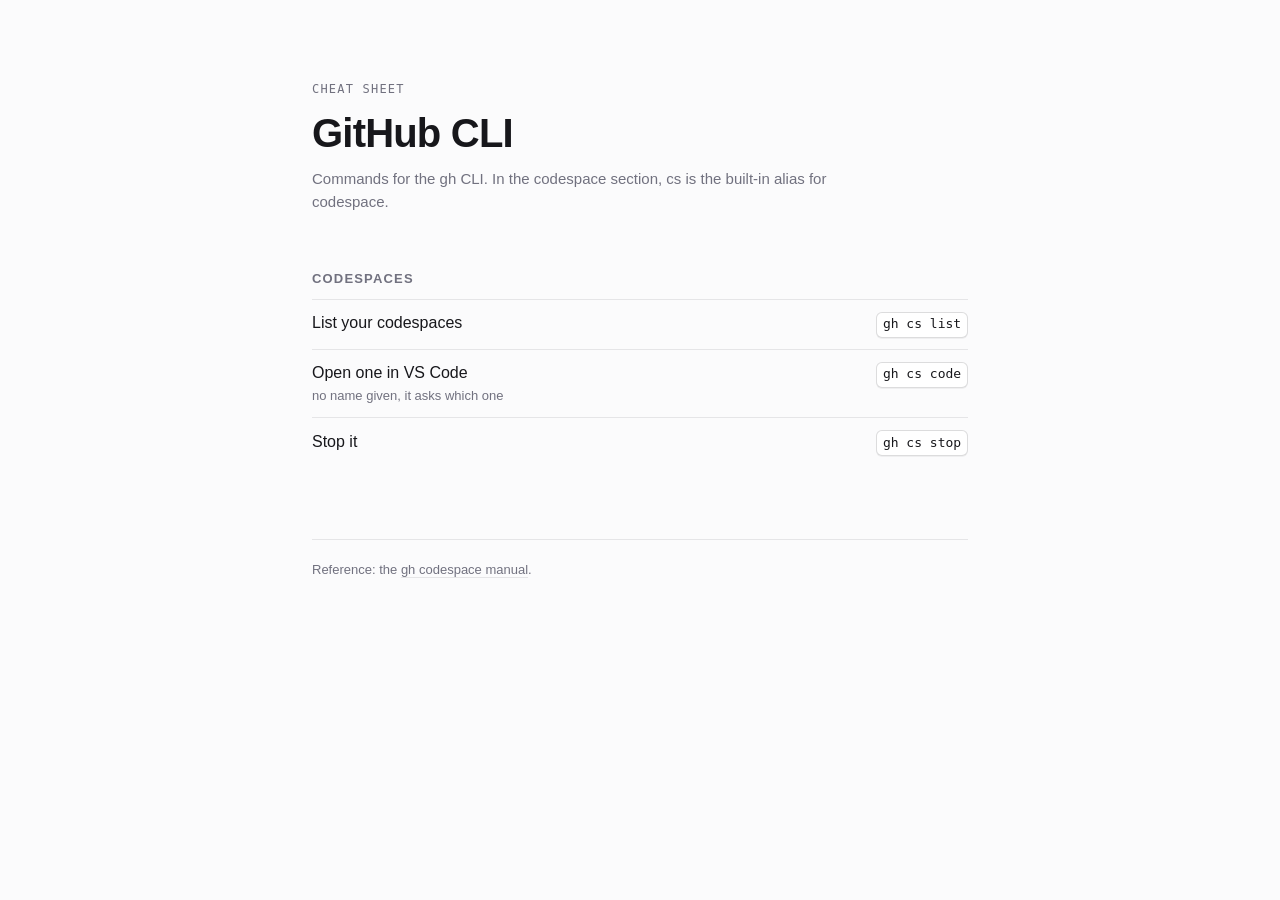
==== gh.html @ 9020b367 "Add GitHub CLI cheat sheet with codespace commands" ====
<!doctype html>
<html lang="en">
  <head>
    <meta charset="utf-8" />
    <meta name="viewport" content="width=device-width, initial-scale=1" />
    <title>GitHub CLI cheat sheet</title>
    <meta name="description" content="gh commands — codespaces." />
    <link
      rel="icon"
      href="data:image/svg+xml,%3Csvg%20xmlns='http://www.w3.org/2000/svg'%20viewBox='0%200%20100%20100'%3E%3Ctext%20y='.9em'%20font-size='90'%3E%F0%9F%90%99%3C/text%3E%3C/svg%3E"
    />
    <link rel="stylesheet" href="assets/style.css" />
  </head>
  <body>
    <header class="masthead">
      <p class="eyebrow">Cheat sheet</p>
      <h1>GitHub CLI</h1>
      <p class="lede">
        Commands for the gh CLI. In the codespace section, cs is the built-in
        alias for codespace.
      </p>
    </header>

    <main>
      <!-- Add a section: copy this whole <section> block and swap the heading
           and rows. Add a command: copy one <tr>. -->
      <section id="codespaces">
        <h2>Codespaces</h2>
        <table class="shortcuts">
          <caption>
            gh codespace commands
          </caption>
          <thead class="visually-hidden">
            <tr>
              <th scope="col">Action</th>
              <th scope="col">Command</th>
            </tr>
          </thead>
          <tbody>
            <tr>
              <td class="action">List your codespaces</td>
              <td class="keys"><kbd>gh cs list</kbd></td>
            </tr>
            <tr>
              <td class="action">
                Open one in VS Code
                <span class="note">no name given, it asks which one</span>
              </td>
              <td class="keys"><kbd>gh cs code</kbd></td>
            </tr>
            <tr>
              <td class="action">Stop it</td>
              <td class="keys"><kbd>gh cs stop</kbd></td>
            </tr>
          </tbody>
        </table>
      </section>
    </main>

    <footer>
      <p>
        Reference: the
        <a href="https://cli.github.com/manual/gh_codespace">gh codespace manual</a
        >.
      </p>
    </footer>
  </body>
</html>
---- assets/style.css ----
/* ---------------------------------------------------------------------------
   cheatsheets — shared stylesheet
   One column, hairline rules, monospaced key chips. No JS, no dependencies.
   Tweak the custom properties below and every sheet follows.
   --------------------------------------------------------------------------- */

:root {
  color-scheme: light dark;

  --font-sans: -apple-system, BlinkMacSystemFont, "Segoe UI", Roboto, Helvetica,
    Arial, sans-serif;
  --font-mono: ui-monospace, SFMono-Regular, "SF Mono", Menlo, Consolas,
    monospace;

  --bg: #fbfbfc;
  --text: #17171b;
  --muted: #71717f;
  --line: rgba(20, 20, 30, 0.09);
  --hover: rgba(20, 20, 30, 0.03);
  --accent: #6c4ff6;

  --kbd-bg: #fff;
  --kbd-line: rgba(20, 20, 30, 0.15);
  --kbd-shadow: 0 1px 0 rgba(20, 20, 30, 0.05);

  --measure: 44rem;
}

@media (prefers-color-scheme: dark) {
  :root {
    --bg: #0e0e11;
    --text: #ededf2;
    --muted: #9797a4;
    --line: rgba(255, 255, 255, 0.1);
    --hover: rgba(255, 255, 255, 0.035);
    --accent: #a996ff;

    --kbd-bg: #1c1c21;
    --kbd-line: rgba(255, 255, 255, 0.14);
    --kbd-shadow: 0 1px 0 rgba(0, 0, 0, 0.35);
  }
}

*,
*::before,
*::after {
  box-sizing: border-box;
}

body {
  margin: 0 auto;
  max-width: var(--measure);
  padding: clamp(2.5rem, 7vw, 5rem) 1.5rem 4rem;
  background: var(--bg);
  color: var(--text);
  font-family: var(--font-sans);
  font-size: 1rem;
  line-height: 1.55;
  -webkit-font-smoothing: antialiased;
  text-rendering: optimizeLegibility;
}

a {
  color: inherit;
  text-decoration-color: var(--line);
  text-underline-offset: 0.2em;
  transition: color 0.15s ease, text-decoration-color 0.15s ease;
}

a:hover {
  color: var(--accent);
  text-decoration-color: currentColor;
}

:focus-visible {
  outline: 2px solid var(--accent);
  outline-offset: 3px;
  border-radius: 3px;
}

/* --- masthead ------------------------------------------------------------ */

.masthead {
  margin-bottom: clamp(2.5rem, 6vw, 3.5rem);
}

.eyebrow {
  margin: 0 0 0.75rem;
  color: var(--muted);
  font-family: var(--font-mono);
  font-size: 0.75rem;
  letter-spacing: 0.1em;
  text-transform: uppercase;
}

.masthead h1 {
  margin: 0;
  font-size: clamp(2rem, 6vw, 2.5rem);
  font-weight: 650;
  letter-spacing: -0.02em;
  line-height: 1.1;
}

.lede {
  margin: 0.75rem 0 0;
  max-width: 34rem;
  color: var(--muted);
  font-size: 0.9375rem;
}

/* --- sections ------------------------------------------------------------ */

section + section {
  margin-top: clamp(2.25rem, 5vw, 3rem);
}

section > h2 {
  margin: 0 0 0.625rem;
  color: var(--muted);
  font-size: 0.8125rem;
  font-weight: 600;
  letter-spacing: 0.09em;
  text-transform: uppercase;
}

/* --- shortcut tables ----------------------------------------------------- */
/* One <tr> per shortcut. The hairline above the first row doubles as the
   underline for the section label, so sections stay visually anchored. */

.shortcuts {
  width: 100%;
  border-collapse: collapse;
}

.shortcuts caption,
.visually-hidden {
  position: absolute;
  width: 1px;
  height: 1px;
  margin: -1px;
  padding: 0;
  overflow: hidden;
  clip: rect(0 0 0 0);
  white-space: nowrap;
  border: 0;
}

.shortcuts td {
  padding: 0.7rem 0;
  border-top: 1px solid var(--line);
  vertical-align: baseline;
}

.shortcuts tr:hover td {
  background: var(--hover);
}

.shortcuts .action {
  padding-right: 1.5rem;
}

.shortcuts .note {
  display: block;
  color: var(--muted);
  font-size: 0.8125rem;
}

.shortcuts .keys {
  width: 1%;
  color: var(--muted);
  font-family: var(--font-mono);
  font-size: 0.8125rem;
  text-align: right;
  white-space: nowrap;
}

kbd {
  display: inline-block;
  min-width: 1.9em;
  padding: 0.2em 0.45em;
  border: 1px solid var(--kbd-line);
  border-radius: 6px;
  background: var(--kbd-bg);
  box-shadow: var(--kbd-shadow);
  color: var(--text);
  font-family: var(--font-mono);
  font-size: 0.8125rem;
  line-height: 1.45;
  text-align: center;
}

/* Chips packed tight — "any one of these keys", e.g. the arrow cluster. */
.keygroup {
  display: inline-flex;
  gap: 0.25rem;
}

/* --- index -------------------------------------------------------------- */

.sheets {
  margin: 0;
  padding: 0;
  list-style: none;
}

.sheets li {
  border-top: 1px solid var(--line);
}

.sheets a {
  display: flex;
  align-items: baseline;
  gap: 0.75rem;
  padding: 1rem 0;
  text-decoration: none;
}

.sheets a:hover {
  color: inherit;
}

.sheets .name {
  font-weight: 550;
}

.sheets a:hover .name {
  color: var(--accent);
}

.sheets .desc {
  color: var(--muted);
  font-size: 0.875rem;
}

.sheets .arrow {
  margin-left: auto;
  color: var(--muted);
  font-family: var(--font-mono);
}

/* --- footer -------------------------------------------------------------- */

footer {
  margin-top: clamp(3rem, 8vw, 4.5rem);
  padding-top: 1.25rem;
  border-top: 1px solid var(--line);
  color: var(--muted);
  font-size: 0.8125rem;
}

footer p {
  margin: 0 0 0.4rem;
}

/* --- narrow screens ------------------------------------------------------ */

@media (max-width: 34rem) {
  .shortcuts tr {
    display: grid;
    gap: 0.4rem;
    padding: 0.8rem 0;
    border-top: 1px solid var(--line);
  }

  .shortcuts td {
    padding: 0;
    border-top: 0;
  }

  .shortcuts .keys {
    width: auto;
    text-align: left;
    white-space: normal;
  }
}

/* --- print --------------------------------------------------------------- */

@media print {
  :root {
    --bg: #fff;
    --text: #000;
    --muted: #444;
    --line: rgba(0, 0, 0, 0.25);
    --hover: transparent;
    --kbd-bg: #fff;
    --kbd-line: rgba(0, 0, 0, 0.4);
    --kbd-shadow: none;
  }

  body {
    max-width: none;
    padding: 0;
  }

  section {
    break-inside: avoid;
  }
}
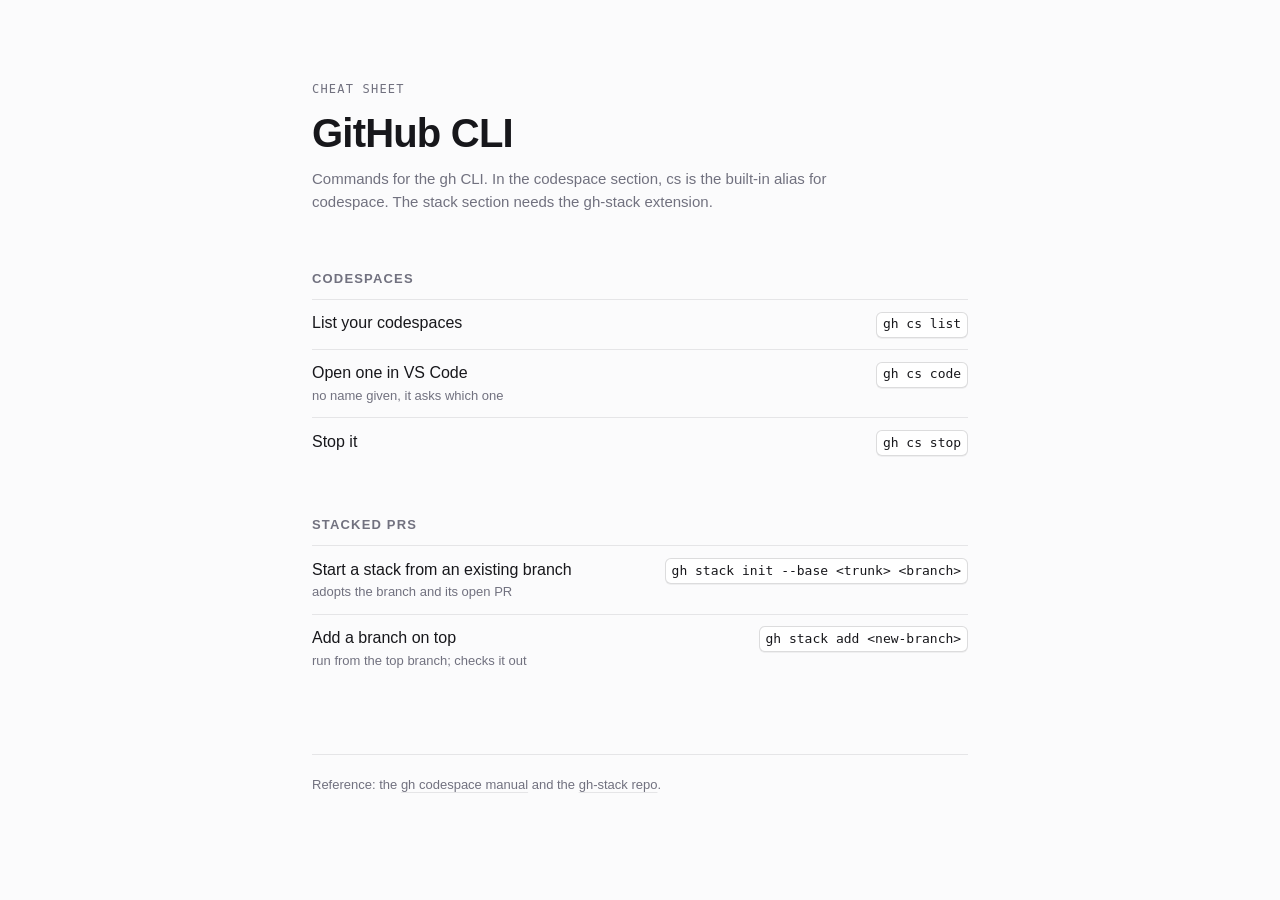
==== commit 445a059b: "Adiciona comandos do gh stack ao cheat sheet do GitHub CLI" ====
--- a/gh.html
+++ b/gh.html
@@ -4,7 +4,7 @@
     <meta charset="utf-8" />
     <meta name="viewport" content="width=device-width, initial-scale=1" />
     <title>GitHub CLI cheat sheet</title>
-    <meta name="description" content="gh commands — codespaces." />
+    <meta name="description" content="gh commands — codespaces and stacked PRs." />
     <link
       rel="icon"
       href="data:image/svg+xml,%3Csvg%20xmlns='http://www.w3.org/2000/svg'%20viewBox='0%200%20100%20100'%3E%3Ctext%20y='.9em'%20font-size='90'%3E%F0%9F%90%99%3C/text%3E%3C/svg%3E"
@@ -17,7 +17,7 @@
       <h1>GitHub CLI</h1>
       <p class="lede">
         Commands for the gh CLI. In the codespace section, cs is the built-in
-        alias for codespace.
+        alias for codespace. The stack section needs the gh-stack extension.
       </p>
     </header>
 
@@ -55,13 +55,46 @@
           </tbody>
         </table>
       </section>
+
+      <section id="stacks">
+        <h2>Stacked PRs</h2>
+        <table class="shortcuts">
+          <caption>
+            gh stack commands
+          </caption>
+          <thead class="visually-hidden">
+            <tr>
+              <th scope="col">Action</th>
+              <th scope="col">Command</th>
+            </tr>
+          </thead>
+          <tbody>
+            <tr>
+              <td class="action">
+                Start a stack from an existing branch
+                <span class="note">adopts the branch and its open PR</span>
+              </td>
+              <td class="keys">
+                <kbd>gh stack init --base &lt;trunk&gt; &lt;branch&gt;</kbd>
+              </td>
+            </tr>
+            <tr>
+              <td class="action">
+                Add a branch on top
+                <span class="note">run from the top branch; checks it out</span>
+              </td>
+              <td class="keys"><kbd>gh stack add &lt;new-branch&gt;</kbd></td>
+            </tr>
+          </tbody>
+        </table>
+      </section>
     </main>
 
     <footer>
       <p>
         Reference: the
         <a href="https://cli.github.com/manual/gh_codespace">gh codespace manual</a
-        >.
+        > and the <a href="https://github.com/github/gh-stack">gh-stack repo</a>.
       </p>
     </footer>
   </body>
